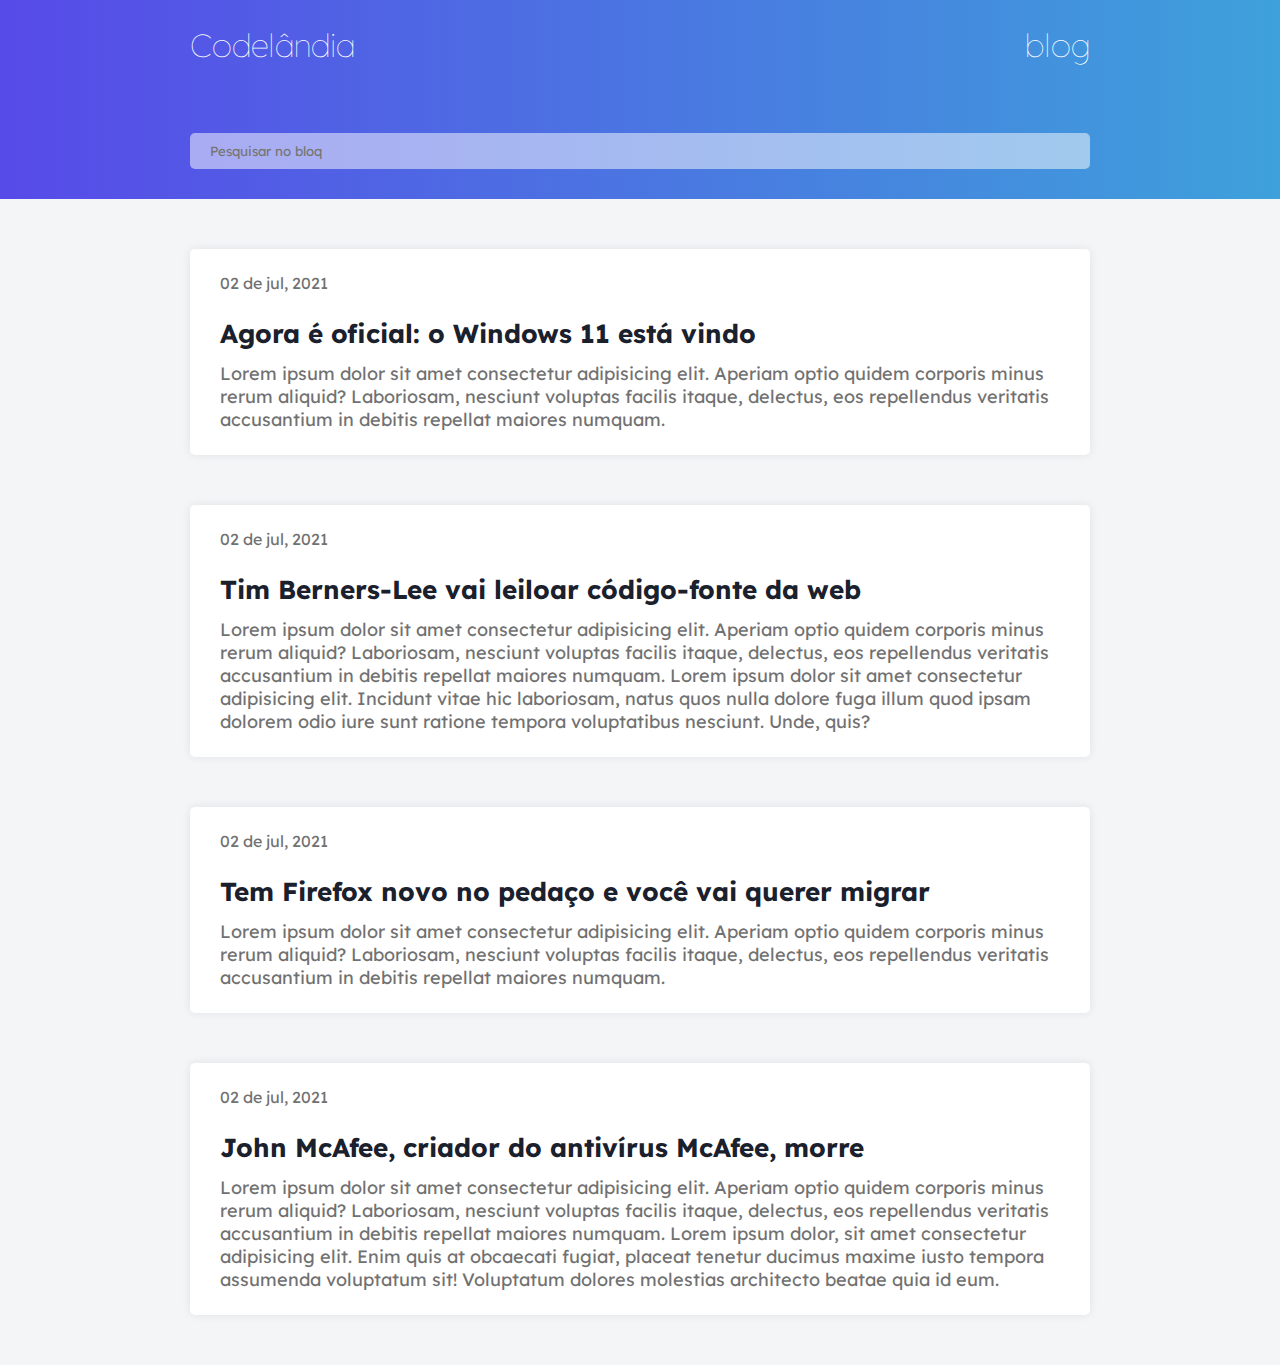
==== desafio01/index.html @ 1ac13019 "desafio 01" ====
<!DOCTYPE html>
<html lang="pt-br">
<head>
    <meta charset="UTF-8">
    <meta name="viewport" content="width=device-width, initial-scale=1.0">
    <title>Blog Codelândia</title>
    <link rel="stylesheet" href="style.css">
    <link rel="preconnect" href="https://fonts.googleapis.com">
    <link rel="preconnect" href="https://fonts.gstatic.com" crossorigin>
    <link href="https://fonts.googleapis.com/css2?family=Lexend+Deca&display=swap" rel="stylesheet">
</head>
<body>
    <header class="header-bg">
        <div class="container">
            <div class="header">
                <h1>Codelândia</h1>
                <h1>blog</h1>
            </div>
            <nav class="barra-pesquisa">
                <input type="text" name="pesquisa" id="pesquisa" placeholder="Pesquisar no bloq">
            </nav>
        </div>
    </header>

    <main class="conteudo-bg">
        <section class="conteudo container">
            <span>02 de jul, 2021</span>
            <h2>Agora é oficial: o Windows 11 está vindo</h2>
            <p>Lorem ipsum dolor sit amet consectetur adipisicing elit. Aperiam optio quidem corporis minus rerum aliquid? Laboriosam, nesciunt voluptas facilis itaque, delectus, eos repellendus veritatis accusantium in debitis repellat maiores numquam.</p>
        </section>

        <section class="conteudo container">
            <span>02 de jul, 2021</span>
            <h2>Tim Berners-Lee vai leiloar código-fonte da web</h2>
            <p>Lorem ipsum dolor sit amet consectetur adipisicing elit. Aperiam optio quidem corporis minus rerum aliquid? Laboriosam, nesciunt voluptas facilis itaque, delectus, eos repellendus veritatis accusantium in debitis repellat maiores numquam. Lorem ipsum dolor sit amet consectetur adipisicing elit. Incidunt vitae hic laboriosam, natus quos nulla dolore fuga illum quod ipsam dolorem odio iure sunt ratione tempora voluptatibus nesciunt. Unde, quis?</p>
        </section>

        <section class="conteudo container">
            <span>02 de jul, 2021</span>
            <h2>Tem Firefox novo no pedaço e você vai querer migrar</h2>
            <p>Lorem ipsum dolor sit amet consectetur adipisicing elit. Aperiam optio quidem corporis minus rerum aliquid? Laboriosam, nesciunt voluptas facilis itaque, delectus, eos repellendus veritatis accusantium in debitis repellat maiores numquam.</p>
        </section>

        <section class="conteudo container">
            <span>02 de jul, 2021</span>
            <h2>John McAfee, criador do antivírus McAfee, morre</h2>
            <p>Lorem ipsum dolor sit amet consectetur adipisicing elit. Aperiam optio quidem corporis minus rerum aliquid? Laboriosam, nesciunt voluptas facilis itaque, delectus, eos repellendus veritatis accusantium in debitis repellat maiores numquam. Lorem ipsum dolor, sit amet consectetur adipisicing elit. Enim quis at obcaecati fugiat, placeat tenetur ducimus maxime iusto tempora assumenda voluptatum sit! Voluptatum dolores molestias architecto beatae quia id eum.</p>
        </section>
    </main>
</body>
</html>
---- desafio01/style.css ----
* {
    padding: 0;
    margin: 0;
    font-family: "Lexend Deca";
}

.header-bg {
    background-image: linear-gradient(to right,#574ae8, #3ea1db);
    color: white;
}

.container {
    max-width: 900px;
    margin: 0 auto;
    padding: 30px 0px;
    box-sizing: border-box;
}

.header {
    display: flex;
    flex-wrap: wrap;
    justify-content: space-between;
}

h1 {
    font-size: 2rem;
    font-weight: 100;
    line-height: 30px;
}

input {
    width: 860px;
    border-radius: 5px;
    border: none;
    padding: 10px 20px;
    background-color: rgba(255, 255, 255, 0.5);
    margin-top: 73px;
    color: white;
}

.conteudo-bg {
    background-color: #f3f5f7;
    padding: 50px 0px;
    display: grid;
    grid-template-columns: 1fr;
    gap: 50px;
}

.conteudo {
    border-radius: 5px;
    background-color: white;
    box-shadow: 0px 0px 10px 0px #13131f15;
    padding: 24px 30px;
}

.conteudo span {
    color: #717171;
    font-size: 1rem;
}

.conteudo h2 {
    margin-top: 24px;
    font-size: 1.625rem;
    color: #1A202C;
}

.conteudo p {
    margin-top: 12px;
    font-size: 1.125rem;
    color: #717171;
}
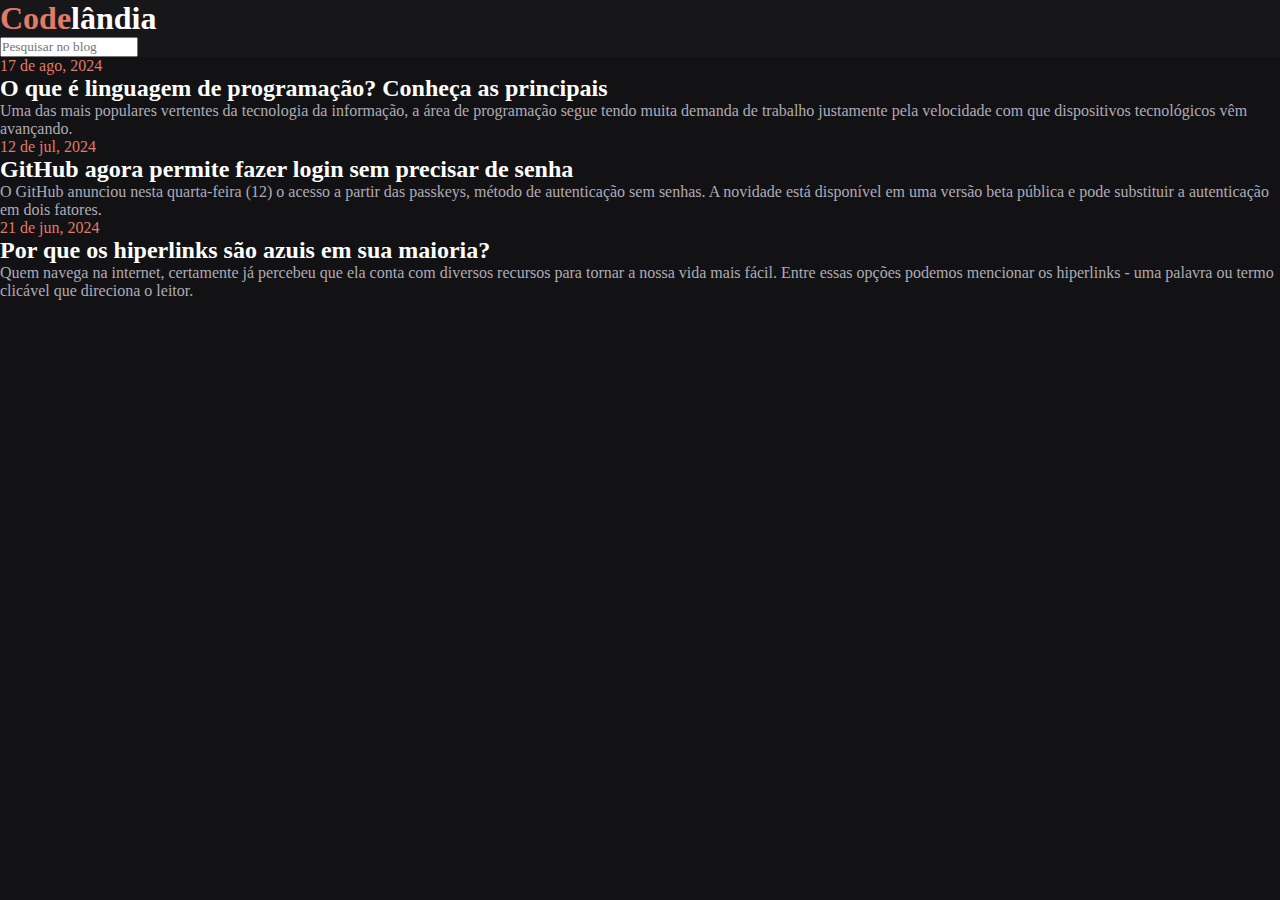
==== commit 5f8f5f5a: "Projeto 01" ====
--- a/desafio01/index.html
+++ b/desafio01/index.html
@@ -5,47 +5,43 @@
     <meta name="viewport" content="width=device-width, initial-scale=1.0">
     <title>Blog Codelândia</title>
     <link rel="stylesheet" href="style.css">
-    <link rel="preconnect" href="https://fonts.googleapis.com">
-    <link rel="preconnect" href="https://fonts.gstatic.com" crossorigin>
-    <link href="https://fonts.googleapis.com/css2?family=Lexend+Deca&display=swap" rel="stylesheet">
+    
 </head>
 <body>
     <header class="header-bg">
         <div class="container">
             <div class="header">
-                <h1>Codelândia</h1>
-                <h1>blog</h1>
+                <h1><span>Code</span>lândia</h1>
             </div>
             <nav class="barra-pesquisa">
-                <input type="text" name="pesquisa" id="pesquisa" placeholder="Pesquisar no bloq">
+                <input type="text" name="pesquisa" id="pesquisa" placeholder="Pesquisar no blog">
             </nav>
         </div>
     </header>
 
-    <main class="conteudo-bg">
-        <section class="conteudo container">
-            <span>02 de jul, 2021</span>
-            <h2>Agora é oficial: o Windows 11 está vindo</h2>
-            <p>Lorem ipsum dolor sit amet consectetur adipisicing elit. Aperiam optio quidem corporis minus rerum aliquid? Laboriosam, nesciunt voluptas facilis itaque, delectus, eos repellendus veritatis accusantium in debitis repellat maiores numquam.</p>
-        </section>
+    <main class="main-bg">
+        <div>
+            <span>17 de ago, 2024</span>
+            <h2>O que é linguagem de programação? Conheça as principais</h2>
+            <p>Uma das mais populares vertentes da tecnologia da informação, a área de programação segue tendo muita demanda de trabalho justamente pela velocidade com que dispositivos tecnológicos vêm avançando.
+            </p>
+        </div>
 
-        <section class="conteudo container">
-            <span>02 de jul, 2021</span>
-            <h2>Tim Berners-Lee vai leiloar código-fonte da web</h2>
-            <p>Lorem ipsum dolor sit amet consectetur adipisicing elit. Aperiam optio quidem corporis minus rerum aliquid? Laboriosam, nesciunt voluptas facilis itaque, delectus, eos repellendus veritatis accusantium in debitis repellat maiores numquam. Lorem ipsum dolor sit amet consectetur adipisicing elit. Incidunt vitae hic laboriosam, natus quos nulla dolore fuga illum quod ipsam dolorem odio iure sunt ratione tempora voluptatibus nesciunt. Unde, quis?</p>
-        </section>
+        <div>
+            <span>12 de jul, 2024</span>
+            <h2>GitHub agora permite fazer login sem precisar de senha</h2>
+            <p>O GitHub anunciou nesta quarta-feira (12) o acesso a partir das passkeys, método de autenticação sem senhas. A novidade está disponível em uma versão beta pública e pode substituir a autenticação em dois fatores.
+            </p>
+        </div>
 
-        <section class="conteudo container">
-            <span>02 de jul, 2021</span>
-            <h2>Tem Firefox novo no pedaço e você vai querer migrar</h2>
-            <p>Lorem ipsum dolor sit amet consectetur adipisicing elit. Aperiam optio quidem corporis minus rerum aliquid? Laboriosam, nesciunt voluptas facilis itaque, delectus, eos repellendus veritatis accusantium in debitis repellat maiores numquam.</p>
-        </section>
-
-        <section class="conteudo container">
-            <span>02 de jul, 2021</span>
-            <h2>John McAfee, criador do antivírus McAfee, morre</h2>
-            <p>Lorem ipsum dolor sit amet consectetur adipisicing elit. Aperiam optio quidem corporis minus rerum aliquid? Laboriosam, nesciunt voluptas facilis itaque, delectus, eos repellendus veritatis accusantium in debitis repellat maiores numquam. Lorem ipsum dolor, sit amet consectetur adipisicing elit. Enim quis at obcaecati fugiat, placeat tenetur ducimus maxime iusto tempora assumenda voluptatum sit! Voluptatum dolores molestias architecto beatae quia id eum.</p>
-        </section>
+        <div>
+            <span>21 de jun, 2024</span>
+            <h2>Por que os hiperlinks são azuis em sua maioria?
+            </h2>
+            <p>Quem navega na internet, certamente já percebeu que ela conta com diversos recursos para tornar a nossa vida mais fácil. Entre essas opções podemos mencionar os hiperlinks - uma palavra ou termo clicável que direciona o leitor.
+            </p>
+        </div>
     </main>
+    
 </body>
 </html>--- a/desafio01/style.css
+++ b/desafio01/style.css
@@ -1,71 +1,31 @@
 * {
     padding: 0;
     margin: 0;
-    font-family: "Lexend Deca";
+    font-family: "";
+}
+
+body {
+    height: 100vh;
+    width: 100vw;
+    background-color: #121214;
 }
 
 .header-bg {
-    background-image: linear-gradient(to right,#574ae8, #3ea1db);
-    color: white;
+    background-color: #17171A;
 }
 
-.container {
-    max-width: 900px;
-    margin: 0 auto;
-    padding: 30px 0px;
-    box-sizing: border-box;
+.main-bg {
+    
 }
 
-.header {
-    display: flex;
-    flex-wrap: wrap;
-    justify-content: space-between;
+span {
+    color: #E07B67;
 }
 
-h1 {
-    font-size: 2rem;
-    font-weight: 100;
-    line-height: 30px;
+p {
+    color: #AFABB6;
 }
 
-input {
-    width: 860px;
-    border-radius: 5px;
-    border: none;
-    padding: 10px 20px;
-    background-color: rgba(255, 255, 255, 0.5);
-    margin-top: 73px;
-    color: white;
-}
-
-.conteudo-bg {
-    background-color: #f3f5f7;
-    padding: 50px 0px;
-    display: grid;
-    grid-template-columns: 1fr;
-    gap: 50px;
-}
-
-.conteudo {
-    border-radius: 5px;
-    background-color: white;
-    box-shadow: 0px 0px 10px 0px #13131f15;
-    padding: 24px 30px;
-}
-
-.conteudo span {
-    color: #717171;
-    font-size: 1rem;
-}
-
-.conteudo h2 {
-    margin-top: 24px;
-    font-size: 1.625rem;
-    color: #1A202C;
-}
-
-.conteudo p {
-    margin-top: 12px;
-    font-size: 1.125rem;
-    color: #717171;
-}
+h1, h2 {
+    color: #fff;
+}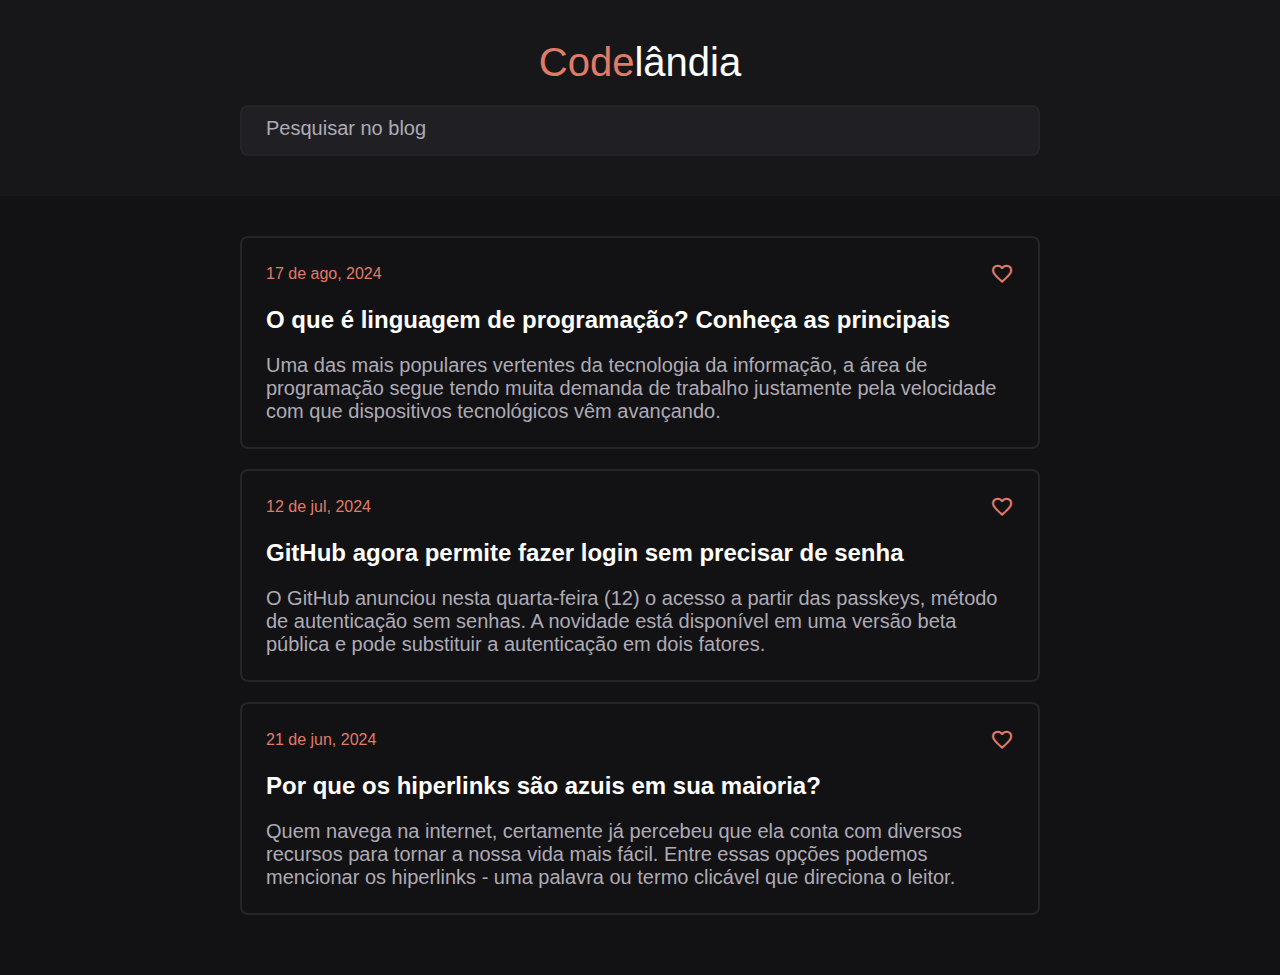
==== commit 39316270: "Desafio Codelândia" ====
--- a/desafio01/index.html
+++ b/desafio01/index.html
@@ -5,43 +5,54 @@
     <meta name="viewport" content="width=device-width, initial-scale=1.0">
     <title>Blog Codelândia</title>
     <link rel="stylesheet" href="style.css">
+    <link rel="stylesheet" href="https://fonts.googleapis.com/css2?family=Material+Symbols+Outlined:opsz,wght,FILL,GRAD@24,400,0,0" />
+    <link rel="stylesheet" href="https://fonts.googleapis.com/css2?family=Material+Symbols+Outlined:opsz,wght,FILL,GRAD@24,400,0,0" />
     
 </head>
 <body>
     <header class="header-bg">
-        <div class="container">
-            <div class="header">
-                <h1><span>Code</span>lândia</h1>
-            </div>
-            <nav class="barra-pesquisa">
-                <input type="text" name="pesquisa" id="pesquisa" placeholder="Pesquisar no blog">
+        <div class="header-container">
+            <h1><span>Code</span>lândia</h1>
+            <nav>
+                <!-- <span class='material-symbols-outlined'>search</span> -->
+                <input type="search"  class="barra-pesquisa"  name="pesquisa" id="pesquisa"  placeholder= "Pesquisar no blog">
+                
             </nav>
         </div>
     </header>
 
+
     <main class="main-bg">
-        <div>
-            <span>17 de ago, 2024</span>
+        <div class="main-container">
+            <div class="main-detalhe">
+                <span>17 de ago, 2024</span>
+                <span class="material-symbols-outlined">favorite</span>
+            </div>
             <h2>O que é linguagem de programação? Conheça as principais</h2>
             <p>Uma das mais populares vertentes da tecnologia da informação, a área de programação segue tendo muita demanda de trabalho justamente pela velocidade com que dispositivos tecnológicos vêm avançando.
             </p>
         </div>
 
-        <div>
-            <span>12 de jul, 2024</span>
+        <div class="main-container">
+            <div class="main-detalhe">
+                <span>12 de jul, 2024</span>
+                <span class="material-symbols-outlined">favorite</span>
+            </div>
             <h2>GitHub agora permite fazer login sem precisar de senha</h2>
             <p>O GitHub anunciou nesta quarta-feira (12) o acesso a partir das passkeys, método de autenticação sem senhas. A novidade está disponível em uma versão beta pública e pode substituir a autenticação em dois fatores.
             </p>
         </div>
 
-        <div>
-            <span>21 de jun, 2024</span>
+        <div class="main-container">
+            <div class="main-detalhe">
+                <span>21 de jun, 2024</span>
+                <span class="material-symbols-outlined">favorite</span>
+            </div>
             <h2>Por que os hiperlinks são azuis em sua maioria?
             </h2>
             <p>Quem navega na internet, certamente já percebeu que ela conta com diversos recursos para tornar a nossa vida mais fácil. Entre essas opções podemos mencionar os hiperlinks - uma palavra ou termo clicável que direciona o leitor.
             </p>
         </div>
     </main>
-    
 </body>
 </html>--- a/desafio01/style.css
+++ b/desafio01/style.css
@@ -1,31 +1,91 @@
 * {
     padding: 0;
     margin: 0;
-    font-family: "";
+    font-family: Arial, Helvetica, sans-serif;
 }
+/* 
+color: #121214;
+color: #121214;
+color: #202024;
+color: #252529;
+color: #AFABB6;
+color: #E07B67;
+color: #AFABB6;
+color: #fff; */
 
 body {
+    box-sizing: border-box;
     height: 100vh;
     width: 100vw;
-    background-color: #121214;
 }
 
 .header-bg {
-    background-color: #17171A;
+    background-color: #17171a;
 }
 
-.main-bg {
-    
+.header-container {
+    text-align: center;
+    max-width: 800px;
+    margin: 0 auto;
+    padding: 40px 20px;
+}
+
+h1 {
+    font-size: 2.5rem;
+    font-weight: 500;
+    color: #fff;
+    margin-bottom: 20px;
 }
 
 span {
     color: #E07B67;
 }
 
+.barra-pesquisa {
+    box-sizing: border-box;
+    width: 100%;
+    border: 2px solid #252529;
+    border-radius: 8px;
+    background-color: #202024;
+    padding: 16px 24px;
+}
+
+.barra-pesquisa::placeholder {
+    color: #AFABB6;
+    font-size: 1.25rem;
+}
+
+.main-bg {
+    box-sizing: border-box;
+    background-color: #121214;
+    padding: 40px 24px;
+}
+
+.main-container {
+    box-sizing: border-box;
+    max-width: 800px;
+    margin: 0 auto 20px auto;
+    padding: 24px;
+    border-radius: 8px;
+    border: 2px solid #252529; /* quando clicar, tem que ficar #E07B67 */
+}
+
+.main-detalhe {
+    display: flex;
+    justify-content: space-between;
+    align-items: center;
+    margin-bottom: 20px;
+    font-size: 1rem;
+}
+
+
+h2 {
+    margin-bottom: 20px;
+    color: #fff;
+    font-size: 1.5rem;
+}
+
 p {
     color: #AFABB6;
-}
-
-h1, h2 {
-    color: #fff;
+    font-size: 1.25rem;
 }